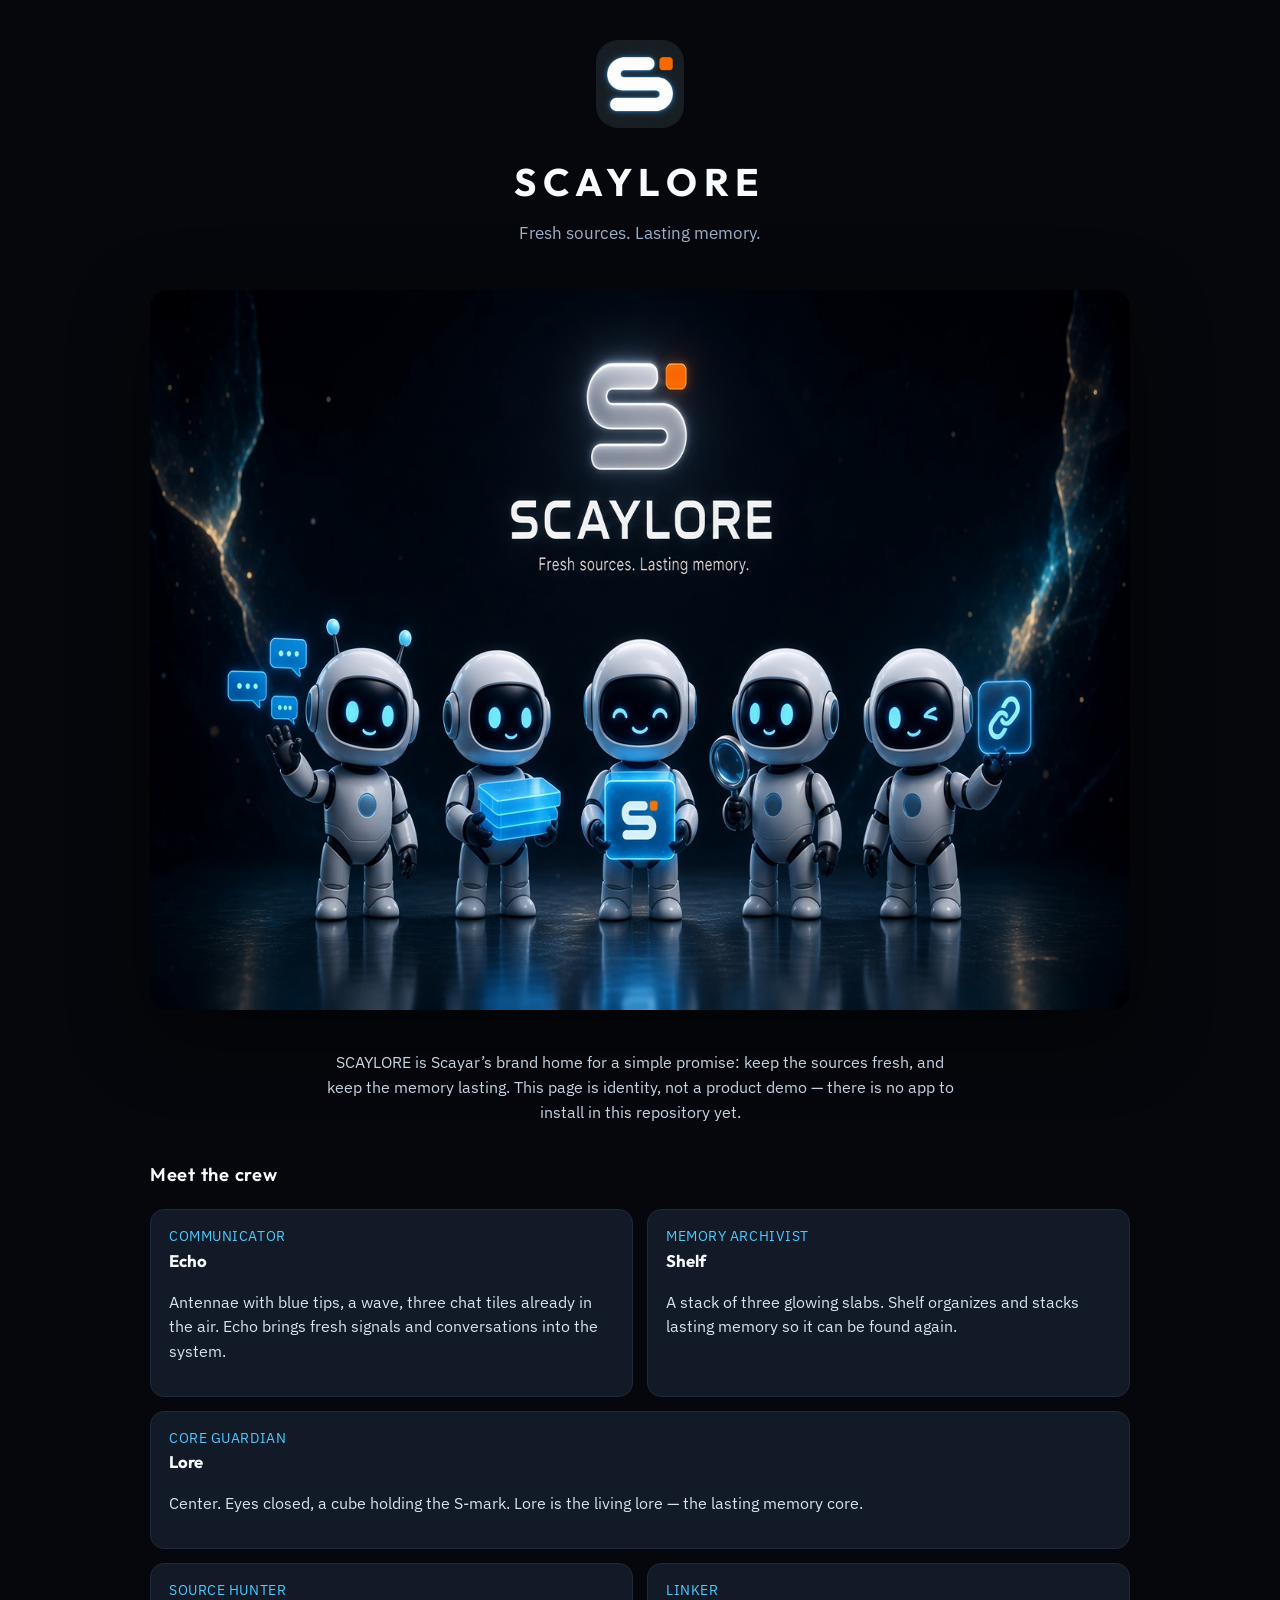
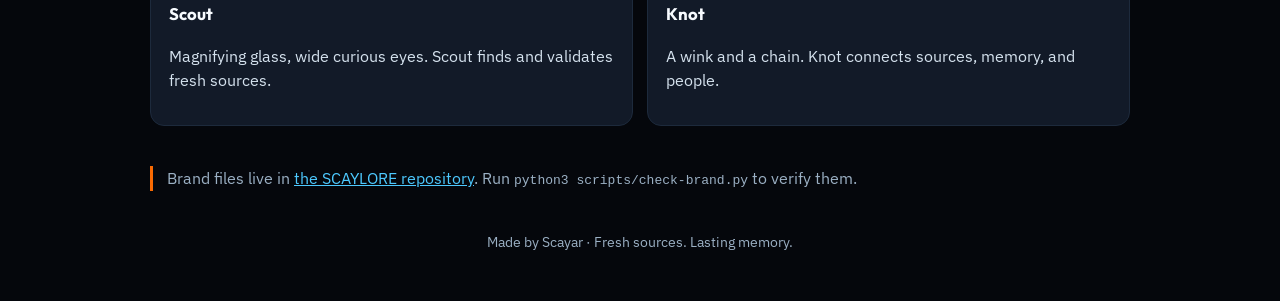
==== docs/index.html @ b391cbe1 "Add SCAYLORE brand kit, crew README, and brand check Commit the official hero and S-mark, rewrite th" ====
<!DOCTYPE html>
<html lang="en">
  <head>
    <meta charset="utf-8" />
    <meta name="viewport" content="width=device-width, initial-scale=1" />
    <title>SCAYLORE — Fresh sources. Lasting memory.</title>
    <meta
      name="description"
      content="SCAYLORE is Scayar’s brand home for a simple promise: keep the sources fresh, and keep the memory lasting. Meet Echo, Shelf, Lore, Scout, and Knot."
    />
    <meta property="og:title" content="SCAYLORE — Fresh sources. Lasting memory." />
    <meta
      property="og:description"
      content="Brand home for the SCAYLORE mark and crew. No app to install in this repository yet."
    />
    <meta property="og:image" content="brand/og.png" />
    <meta name="twitter:card" content="summary_large_image" />
    <link rel="icon" href="brand/favicon.ico" sizes="any" />
    <link rel="icon" type="image/png" href="brand/favicon-32.png" sizes="32x32" />
    <link rel="apple-touch-icon" href="brand/apple-touch-icon.png" />
    <link rel="preconnect" href="https://fonts.googleapis.com" />
    <link rel="preconnect" href="https://fonts.gstatic.com" crossorigin />
    <link
      href="https://fonts.googleapis.com/css2?family=Outfit:wght@400;500;600;700&family=IBM+Plex+Sans:wght@400;500&display=swap"
      rel="stylesheet"
    />
    <style>
      :root {
        --night: #0b1220;
        --ink: #05070c;
        --paper: #f7fbff;
        --mute: #9bb0c4;
        --signal: #4dc9ff;
        --ember: #f96a02;
        --card: #121a28;
      }
      * {
        box-sizing: border-box;
      }
      html,
      body {
        margin: 0;
        padding: 0;
        background: var(--ink);
        color: var(--paper);
        font-family: "IBM Plex Sans", system-ui, sans-serif;
      }
      body {
        line-height: 1.55;
      }
      header,
      main,
      footer {
        width: min(980px, calc(100% - 32px));
        margin-inline: auto;
      }
      header {
        padding: 40px 0 16px;
        text-align: center;
      }
      .mark {
        width: 88px;
        height: 88px;
        border-radius: 22px;
      }
      h1 {
        font-family: Outfit, sans-serif;
        font-weight: 700;
        letter-spacing: 0.18em;
        font-size: clamp(1.6rem, 4vw, 2.4rem);
        margin: 18px 0 8px;
      }
      .tag {
        color: var(--mute);
        margin: 0;
        font-size: 1.05rem;
      }
      .hero {
        width: 100%;
        border-radius: 18px;
        display: block;
        margin: 28px auto 40px;
        box-shadow: 0 24px 80px rgba(0, 0, 0, 0.45);
      }
      h2 {
        font-family: Outfit, sans-serif;
        font-weight: 600;
        letter-spacing: 0.04em;
        font-size: 1.15rem;
        margin: 36px 0 12px;
      }
      p {
        color: #d5e2ee;
      }
      .lede {
        max-width: 640px;
        margin: 0 auto 8px;
        text-align: center;
        color: #c5d4e2;
      }
      .crew {
        display: grid;
        gap: 14px;
        margin: 20px 0 40px;
      }
      article {
        background: var(--card);
        border: 1px solid #1d2a3c;
        border-radius: 14px;
        padding: 16px 18px;
      }
      article h3 {
        font-family: Outfit, sans-serif;
        margin: 0 0 6px;
        font-size: 1.05rem;
      }
      article .role {
        color: var(--signal);
        font-size: 0.86rem;
        letter-spacing: 0.04em;
        text-transform: uppercase;
      }
      .note {
        border-left: 3px solid var(--ember);
        padding-left: 14px;
        color: var(--mute);
      }
      a {
        color: var(--signal);
      }
      footer {
        padding: 24px 0 48px;
        color: var(--mute);
        font-size: 0.9rem;
        text-align: center;
      }
      @media (min-width: 720px) {
        .crew {
          grid-template-columns: 1fr 1fr;
        }
        .crew article:nth-child(3) {
          grid-column: 1 / -1;
        }
      }
    </style>
  </head>
  <body>
    <header>
      <img class="mark" src="brand/logo-mark-tight.png" alt="SCAYLORE mark" width="88" height="88" />
      <h1>SCAYLORE</h1>
      <p class="tag">Fresh sources. Lasting memory.</p>
    </header>
    <main>
      <img
        class="hero"
        src="brand/scaylore-heroes.png"
        alt="The SCAYLORE crew: Echo, Shelf, Lore, Scout, and Knot"
        width="1280"
        height="720"
      />
      <p class="lede">
        SCAYLORE is Scayar’s brand home for a simple promise: keep the sources
        fresh, and keep the memory lasting. This page is identity, not a product
        demo — there is no app to install in this repository yet.
      </p>

      <h2>Meet the crew</h2>
      <div class="crew">
        <article>
          <div class="role">Communicator</div>
          <h3>Echo</h3>
          <p>
            Antennae with blue tips, a wave, three chat tiles already in the air.
            Echo brings fresh signals and conversations into the system.
          </p>
        </article>
        <article>
          <div class="role">Memory archivist</div>
          <h3>Shelf</h3>
          <p>
            A stack of three glowing slabs. Shelf organizes and stacks lasting
            memory so it can be found again.
          </p>
        </article>
        <article>
          <div class="role">Core guardian</div>
          <h3>Lore</h3>
          <p>
            Center. Eyes closed, a cube holding the S-mark. Lore is the living
            lore — the lasting memory core.
          </p>
        </article>
        <article>
          <div class="role">Source hunter</div>
          <h3>Scout</h3>
          <p>
            Magnifying glass, wide curious eyes. Scout finds and validates fresh
            sources.
          </p>
        </article>
        <article>
          <div class="role">Linker</div>
          <h3>Knot</h3>
          <p>
            A wink and a chain. Knot connects sources, memory, and people.
          </p>
        </article>
      </div>

      <p class="note">
        Brand files live in
        <a href="https://github.com/Scayar/SCAYLORE">the SCAYLORE repository</a>.
        Run <code>python3 scripts/check-brand.py</code> to verify them.
      </p>
    </main>
    <footer>Made by Scayar · Fresh sources. Lasting memory.</footer>
  </body>
</html>
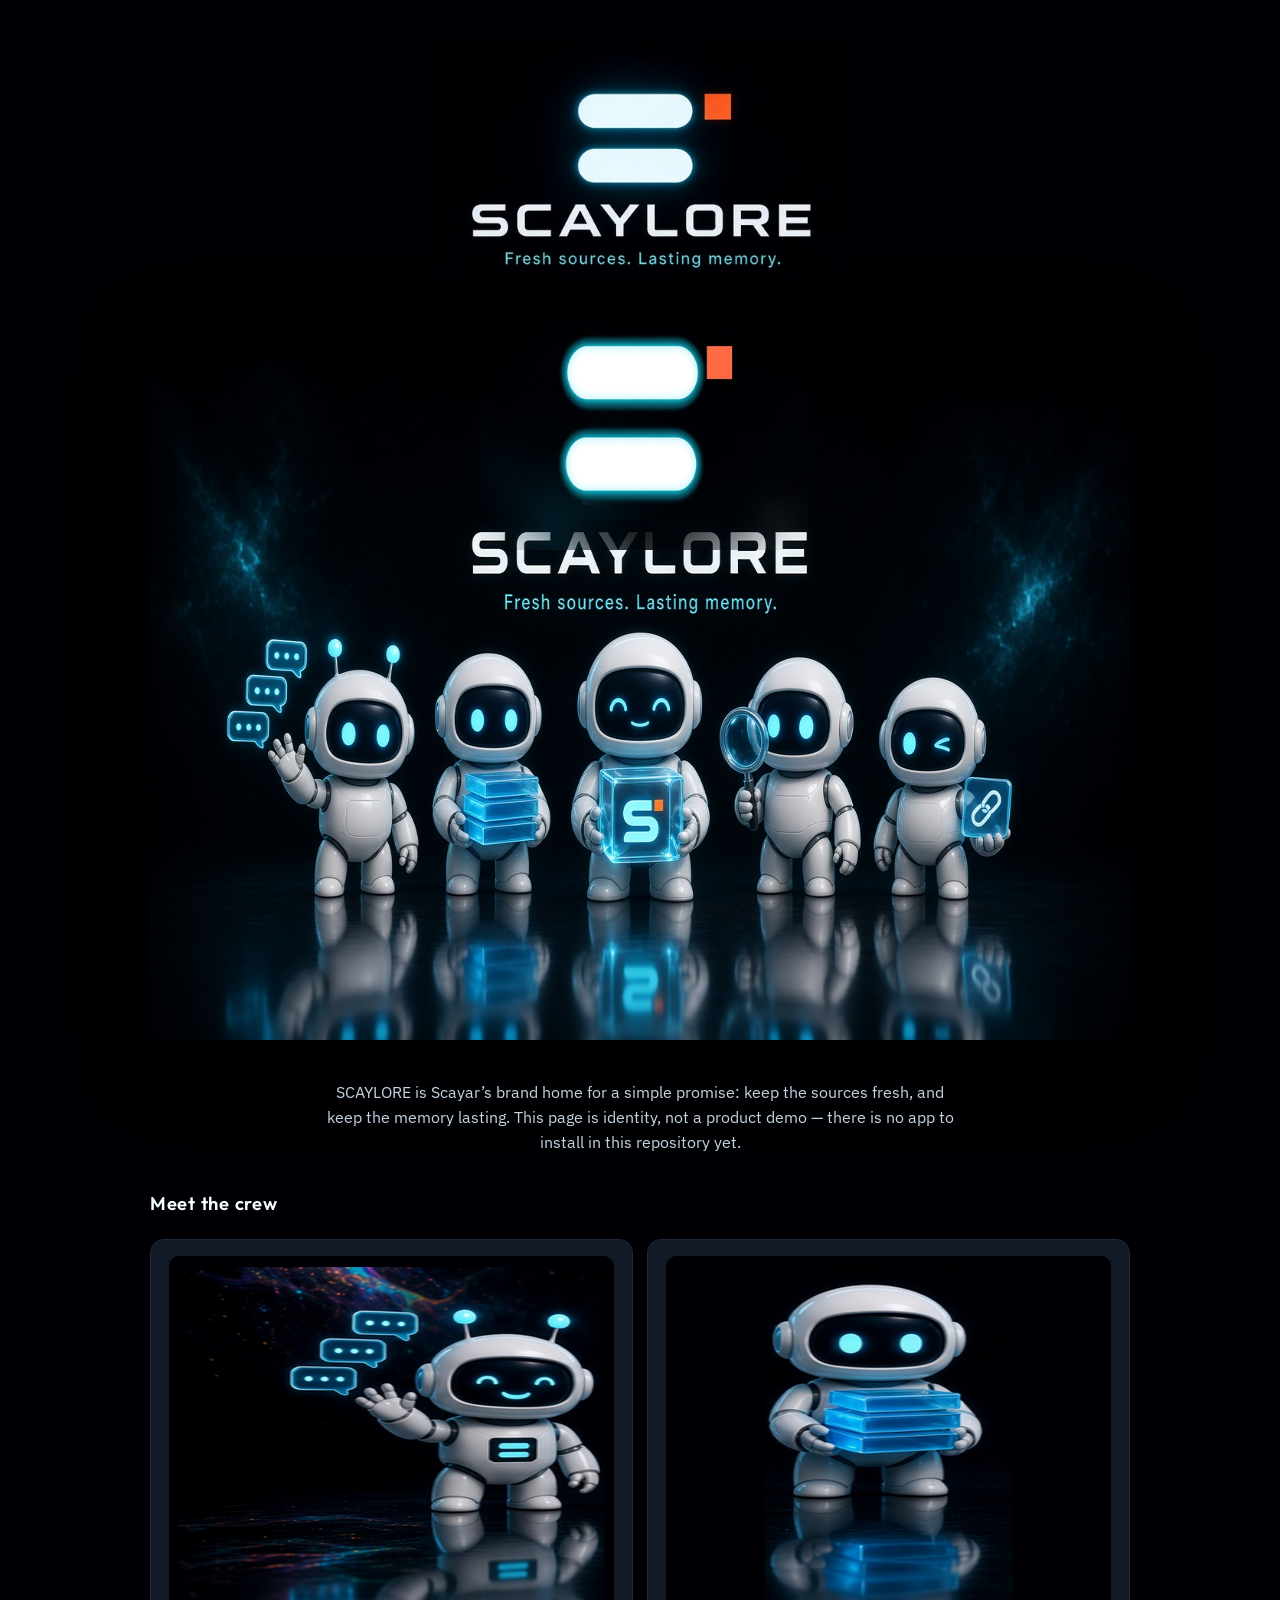
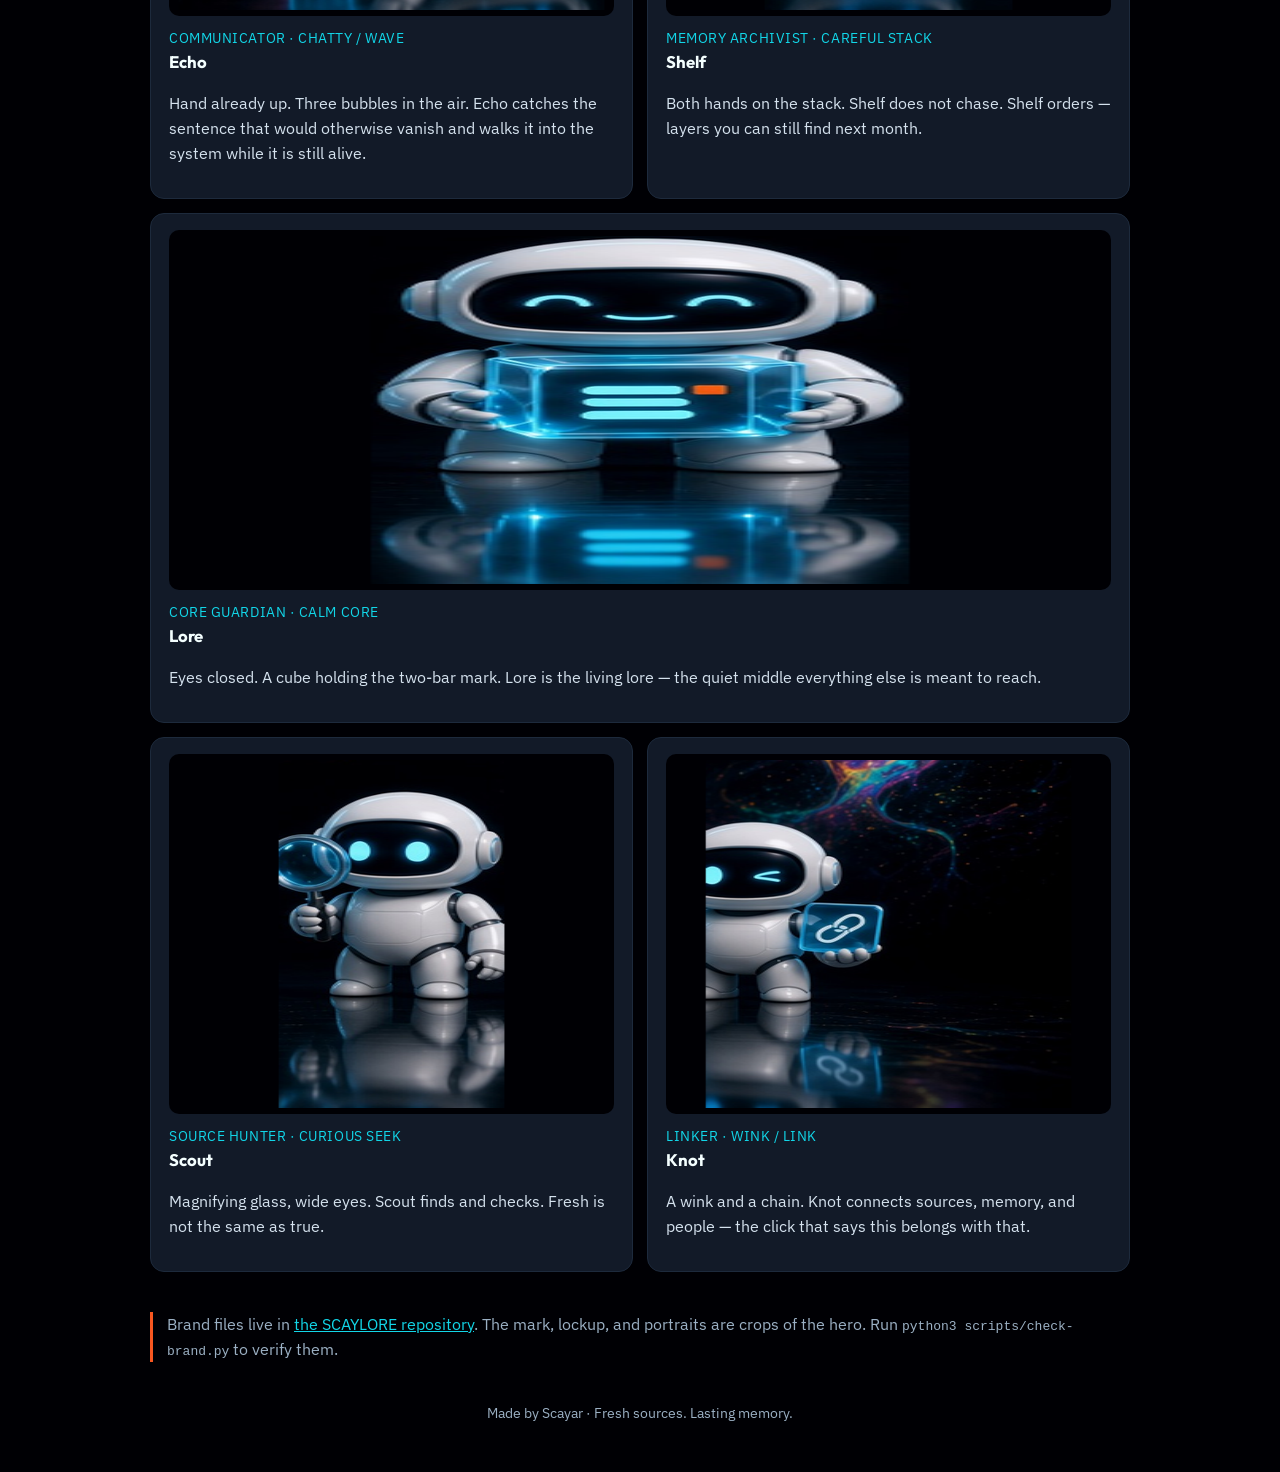
==== commit a6afc69b: "Replace redrawn letter-S logo with hero crops of the two-bar mark Lockup, mark, favicons, OG, and cr" ====
--- a/docs/index.html
+++ b/docs/index.html
@@ -27,11 +27,11 @@
     <style>
       :root {
         --night: #0b1220;
-        --ink: #05070c;
-        --paper: #f7fbff;
+        --ink: #000004;
+        --paper: #f4ffff;
         --mute: #9bb0c4;
-        --signal: #4dc9ff;
-        --ember: #f96a02;
+        --signal: #12d6e8;
+        --ember: #f85720;
         --card: #121a28;
       }
       * {
@@ -55,25 +55,19 @@
         margin-inline: auto;
       }
       header {
-        padding: 40px 0 16px;
+        padding: 40px 0 8px;
         text-align: center;
       }
-      .mark {
-        width: 88px;
-        height: 88px;
-        border-radius: 22px;
+      .lockup {
+        width: min(420px, 100%);
+        height: auto;
       }
       h1 {
-        font-family: Outfit, sans-serif;
-        font-weight: 700;
-        letter-spacing: 0.18em;
-        font-size: clamp(1.6rem, 4vw, 2.4rem);
-        margin: 18px 0 8px;
-      }
-      .tag {
-        color: var(--mute);
-        margin: 0;
-        font-size: 1.05rem;
+        position: absolute;
+        width: 1px;
+        height: 1px;
+        overflow: hidden;
+        clip: rect(0 0 0 0);
       }
       .hero {
         width: 100%;
@@ -108,6 +102,13 @@
         border: 1px solid #1d2a3c;
         border-radius: 14px;
         padding: 16px 18px;
+      }
+      article img {
+        width: 100%;
+        border-radius: 10px;
+        display: block;
+        margin-bottom: 12px;
+        background: #000004;
       }
       article h3 {
         font-family: Outfit, sans-serif;
@@ -146,9 +147,14 @@
   </head>
   <body>
     <header>
-      <img class="mark" src="brand/logo-mark-tight.png" alt="SCAYLORE mark" width="88" height="88" />
+      <img
+        class="lockup"
+        src="brand/lockup.png"
+        alt="SCAYLORE — two horizontal rounded bars, orange square, wordmark, Fresh sources. Lasting memory."
+        width="420"
+        height="237"
+      />
       <h1>SCAYLORE</h1>
-      <p class="tag">Fresh sources. Lasting memory.</p>
     </header>
     <main>
       <img
@@ -167,42 +173,49 @@
       <h2>Meet the crew</h2>
       <div class="crew">
         <article>
-          <div class="role">Communicator</div>
+          <img src="brand/crew/echo.png" alt="Echo waving with three chat bubbles" width="280" height="360" />
+          <div class="role">Communicator · chatty / wave</div>
           <h3>Echo</h3>
           <p>
-            Antennae with blue tips, a wave, three chat tiles already in the air.
-            Echo brings fresh signals and conversations into the system.
-          </p>
-        </article>
-        <article>
-          <div class="role">Memory archivist</div>
+            Hand already up. Three bubbles in the air. Echo catches the sentence
+            that would otherwise vanish and walks it into the system while it is
+            still alive.
+          </p>
+        </article>
+        <article>
+          <img src="brand/crew/shelf.png" alt="Shelf holding a careful stack of slabs" width="280" height="360" />
+          <div class="role">Memory archivist · careful stack</div>
           <h3>Shelf</h3>
           <p>
-            A stack of three glowing slabs. Shelf organizes and stacks lasting
-            memory so it can be found again.
-          </p>
-        </article>
-        <article>
-          <div class="role">Core guardian</div>
+            Both hands on the stack. Shelf does not chase. Shelf orders — layers
+            you can still find next month.
+          </p>
+        </article>
+        <article>
+          <img src="brand/crew/lore.png" alt="Lore holding the calm core cube" width="280" height="360" />
+          <div class="role">Core guardian · calm core</div>
           <h3>Lore</h3>
           <p>
-            Center. Eyes closed, a cube holding the S-mark. Lore is the living
-            lore — the lasting memory core.
-          </p>
-        </article>
-        <article>
-          <div class="role">Source hunter</div>
+            Eyes closed. A cube holding the two-bar mark. Lore is the living
+            lore — the quiet middle everything else is meant to reach.
+          </p>
+        </article>
+        <article>
+          <img src="brand/crew/scout.png" alt="Scout seeking with a magnifying glass" width="280" height="360" />
+          <div class="role">Source hunter · curious seek</div>
           <h3>Scout</h3>
           <p>
-            Magnifying glass, wide curious eyes. Scout finds and validates fresh
-            sources.
-          </p>
-        </article>
-        <article>
-          <div class="role">Linker</div>
+            Magnifying glass, wide eyes. Scout finds and checks. Fresh is not
+            the same as true.
+          </p>
+        </article>
+        <article>
+          <img src="brand/crew/knot.png" alt="Knot winking with a chain-link tile" width="280" height="360" />
+          <div class="role">Linker · wink / link</div>
           <h3>Knot</h3>
           <p>
-            A wink and a chain. Knot connects sources, memory, and people.
+            A wink and a chain. Knot connects sources, memory, and people —
+            the click that says this belongs with that.
           </p>
         </article>
       </div>
@@ -210,7 +223,8 @@
       <p class="note">
         Brand files live in
         <a href="https://github.com/Scayar/SCAYLORE">the SCAYLORE repository</a>.
-        Run <code>python3 scripts/check-brand.py</code> to verify them.
+        The mark, lockup, and portraits are crops of the hero. Run
+        <code>python3 scripts/check-brand.py</code> to verify them.
       </p>
     </main>
     <footer>Made by Scayar · Fresh sources. Lasting memory.</footer>
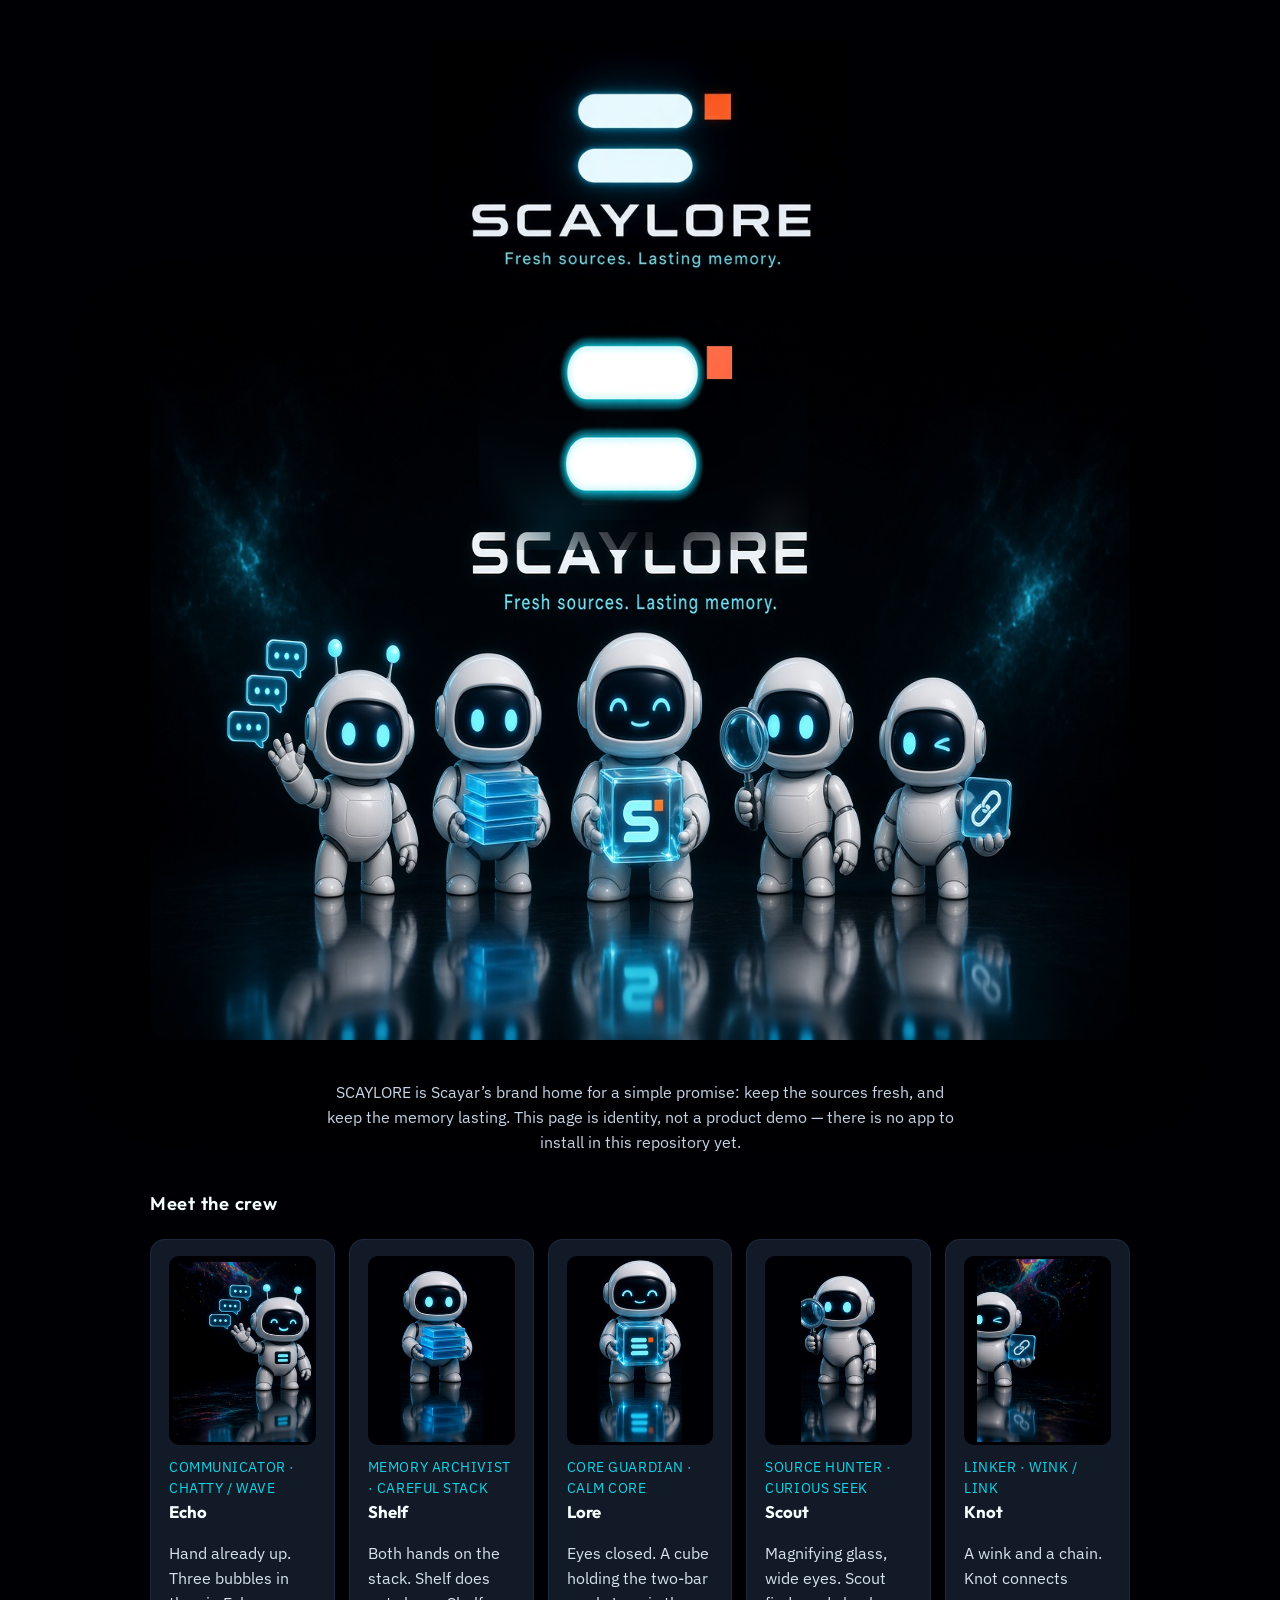
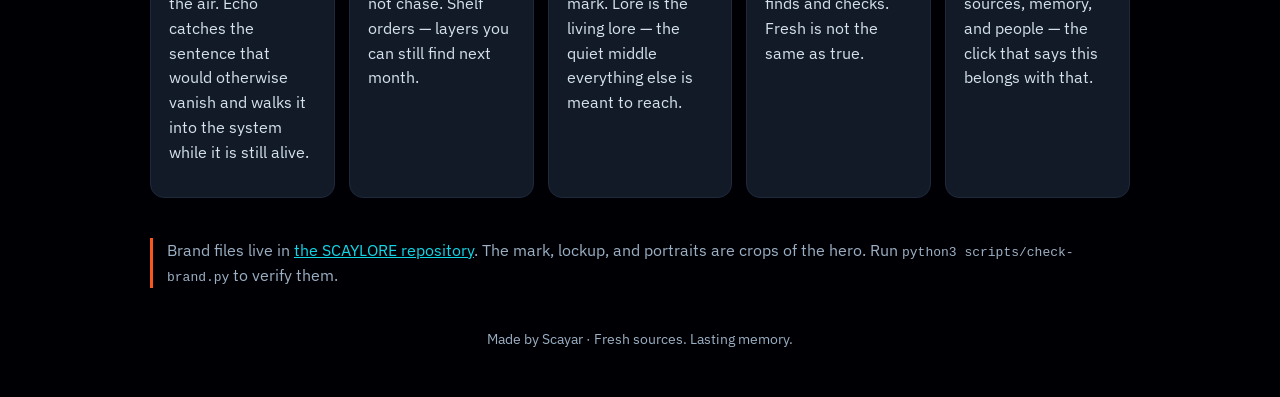
==== commit 03e62dc5: "Keep crew portraits at native size on the brand page Stop stretching Lore across the full grid so th" ====
--- a/docs/index.html
+++ b/docs/index.html
@@ -104,10 +104,11 @@
         padding: 16px 18px;
       }
       article img {
-        width: 100%;
+        width: min(100%, 280px);
+        height: auto;
         border-radius: 10px;
         display: block;
-        margin-bottom: 12px;
+        margin: 0 auto 12px;
         background: #000004;
       }
       article h3 {
@@ -139,8 +140,10 @@
         .crew {
           grid-template-columns: 1fr 1fr;
         }
-        .crew article:nth-child(3) {
-          grid-column: 1 / -1;
+      }
+      @media (min-width: 960px) {
+        .crew {
+          grid-template-columns: repeat(5, 1fr);
         }
       }
     </style>
